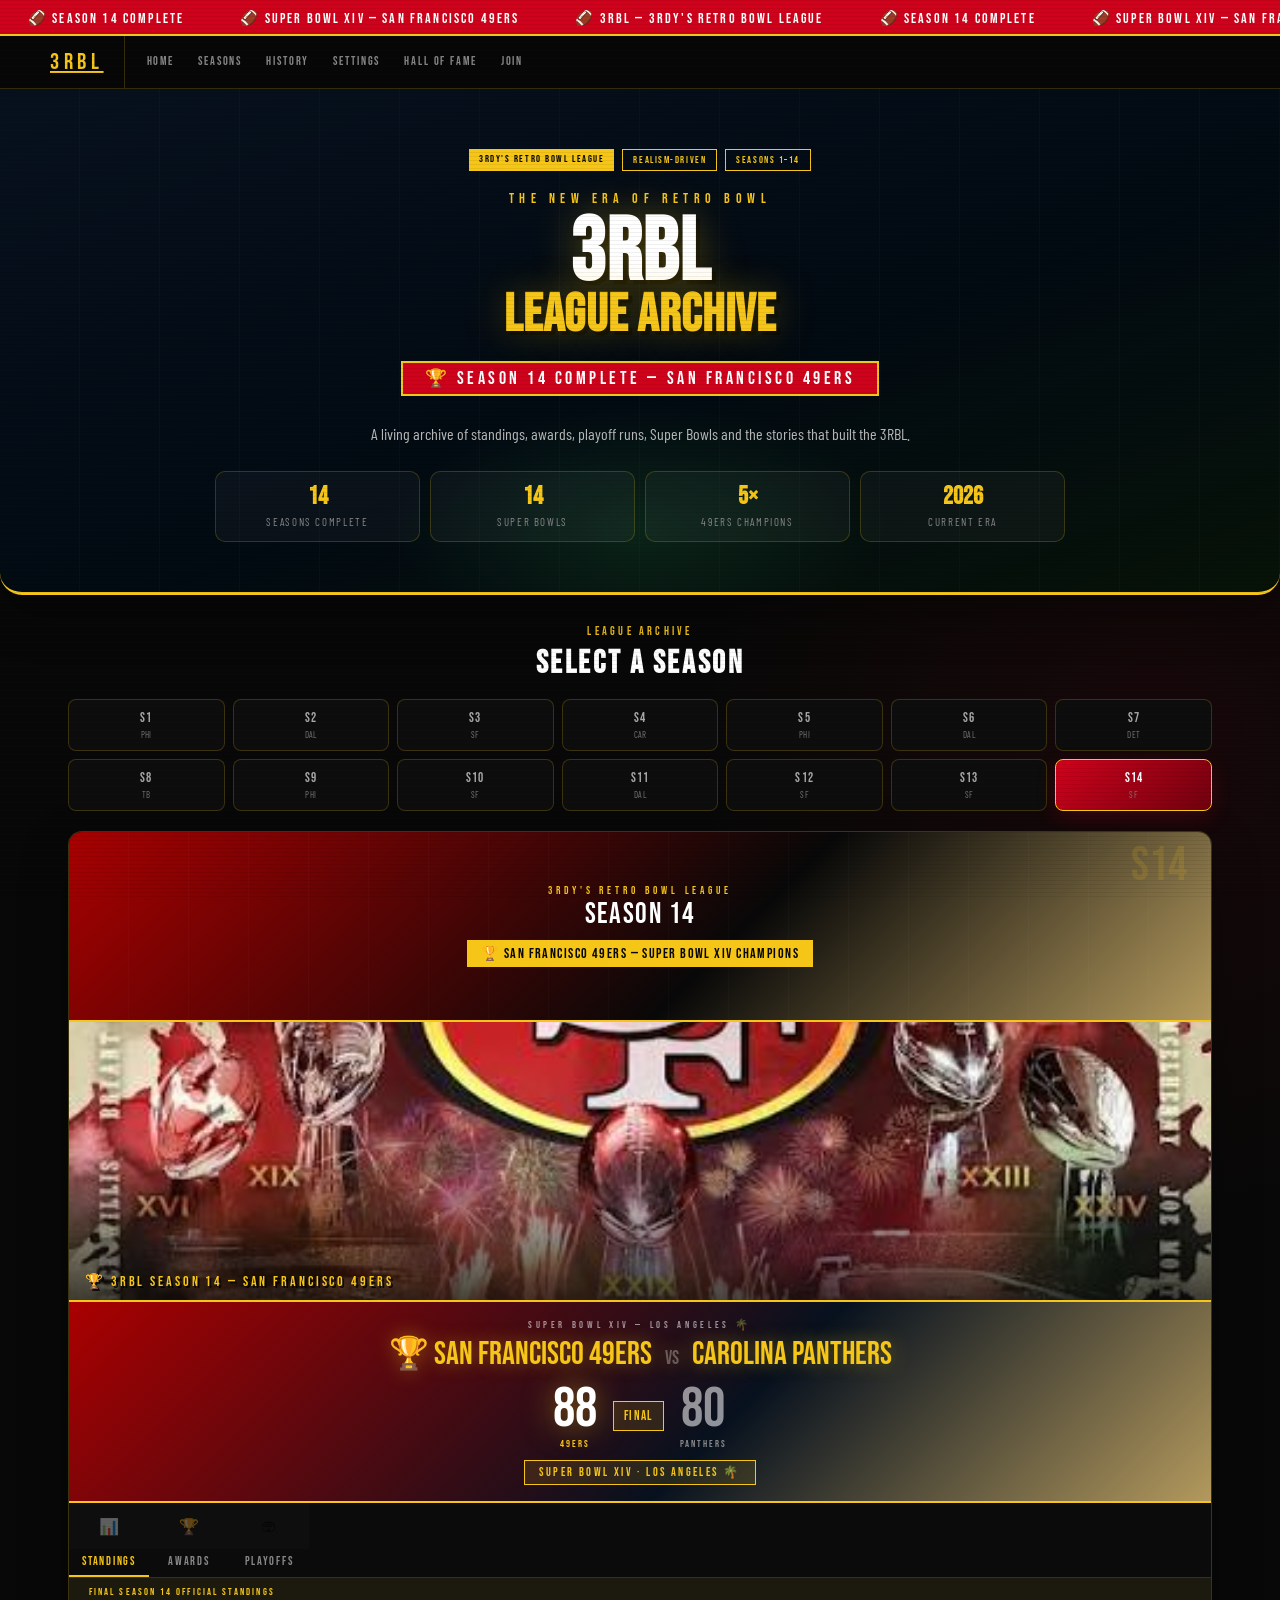
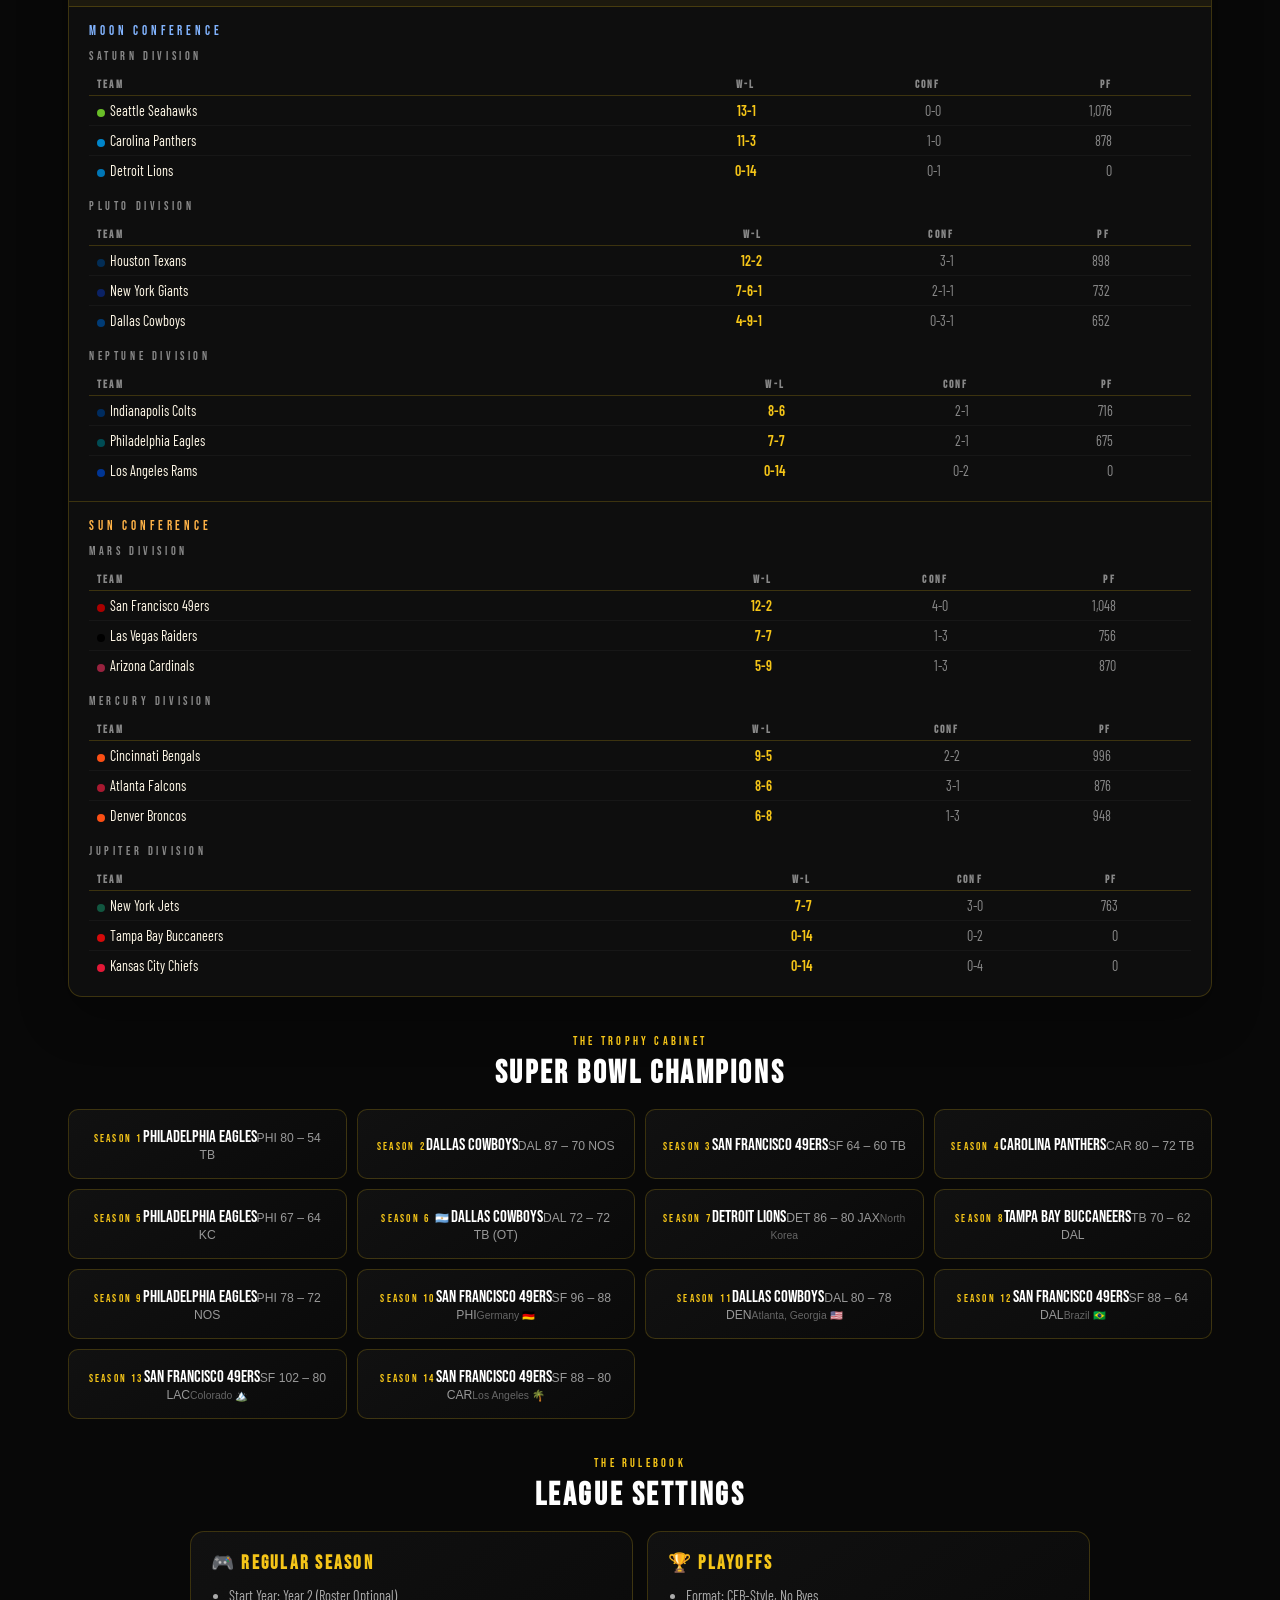
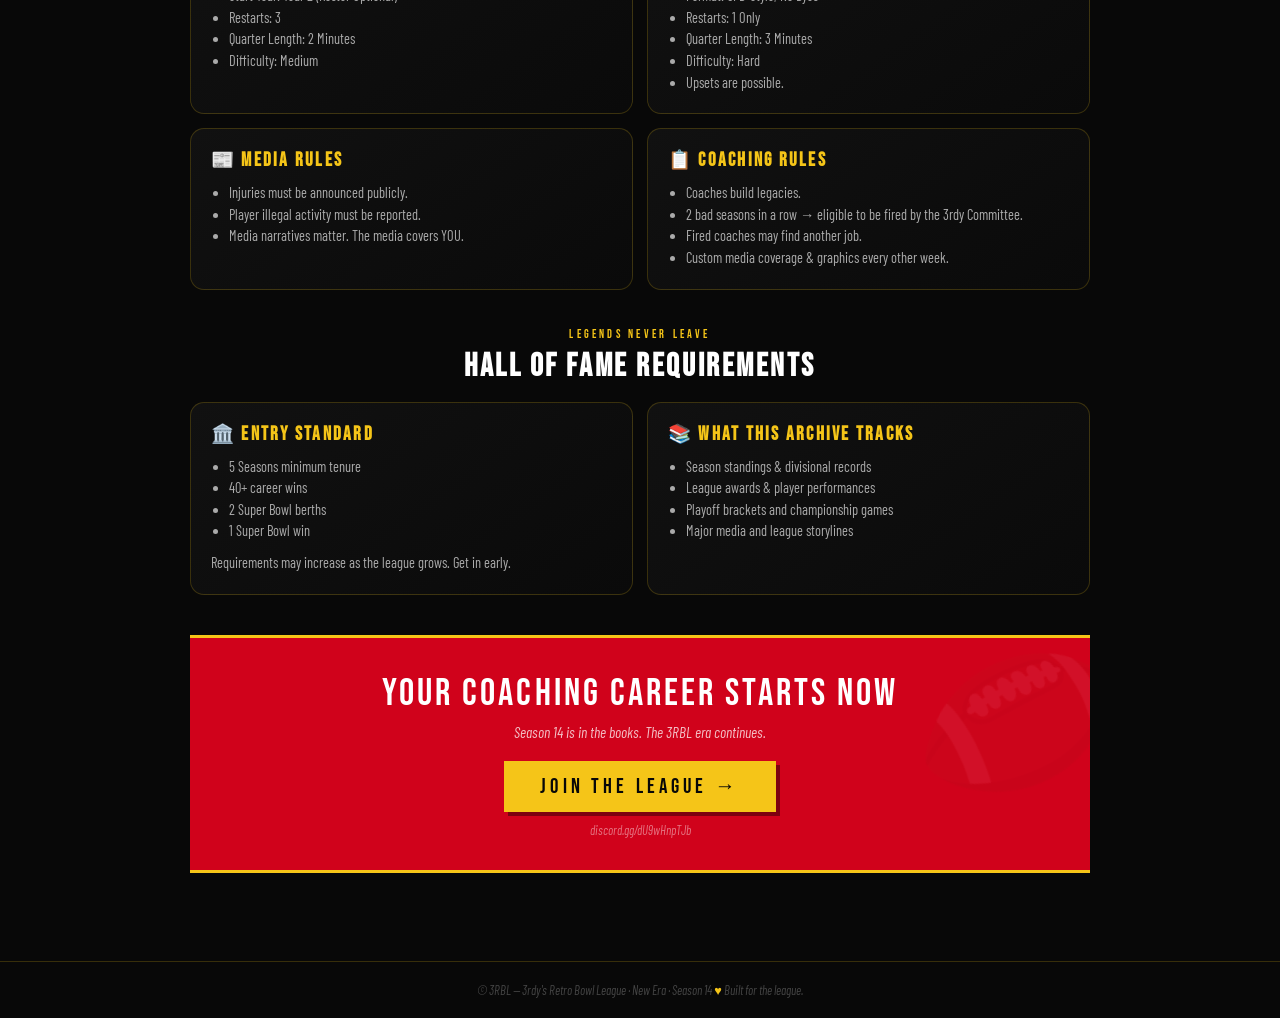
==== index.html @ 959c0422 "Add files via upload" ====
<!DOCTYPE html>
<html lang="en">
<head>
<meta charset="UTF-8">
<meta name="viewport" content="width=device-width, initial-scale=1.0">
<meta name="theme-color" content="#080808">
<meta name="description" content="3RBL, 3rdy's Retro Bowl League. Seasons 1–14, standings, awards, playoffs and Super Bowl history.">
<meta property="og:title" content="3RBL — 3rdy's Retro Bowl League">
<meta property="og:description" content="Media-heavy, realism-driven Retro Bowl league. Season 14 complete.">
<meta property="og:type" content="website">
<title>3RBL — 3rdy's Retro Bowl League</title>
<link rel="preconnect" href="https://fonts.googleapis.com">
<link rel="preconnect" href="https://fonts.gstatic.com" crossorigin>
<link href="https://fonts.googleapis.com/css2?family=Bebas+Neue&family=Barlow+Condensed:ital,wght@0,300;0,400;0,600;0,700;1,300;1,400;1,600&display=swap" rel="stylesheet">
<link rel="stylesheet" href="css/styles.css">
</head>
<body>
<div class="ticker"><div class="ticker-inner"><span>SEASON 14 COMPLETE</span><span>SUPER BOWL XIV — SAN FRANCISCO 49ERS</span><span>3RBL — 3RDY'S RETRO BOWL LEAGUE</span><span>SEASON 14 COMPLETE</span><span>SUPER BOWL XIV — SAN FRANCISCO 49ERS</span><span>3RBL — 3RDY'S RETRO BOWL LEAGUE</span></div></div>
<nav>
  <div class="nav-shell">
    <a class="nav-brand" href="#home">3RBL</a>
    <div class="nav-links">
      <a href="#home">HOME</a>
      <a href="#seasons">SEASONS</a>
      <a href="#history">HISTORY</a>
      <a href="#settings">SETTINGS</a>
      <a href="#hof">HALL OF FAME</a>
      <a href="#join">JOIN</a>
    </div>
  </div>
</nav>

<section id="home" class="hero">
  <div class="hero-inner">
    <div class="hero-badges"><span class="badge">3RDY'S RETRO BOWL LEAGUE</span><span class="badge outline">REALISM-DRIVEN</span><span class="badge outline">SEASONS 1–14</span></div>
    <div class="hero-eyebrow">THE NEW ERA OF RETRO BOWL</div>
    <h1 class="hero-title">3RBL <em>LEAGUE ARCHIVE</em></h1>
    <div class="hero-season-badge">🏆 SEASON 14 COMPLETE — SAN FRANCISCO 49ERS</div>
    <p class="hero-sub">A living archive of standings, awards, playoff runs, Super Bowls and the stories that built the 3RBL.</p>
    <div class="quick-stats">
      <div class="quick-stat"><b>14</b><span>Seasons Complete</span></div>
      <div class="quick-stat"><b>14</b><span>Super Bowls</span></div>
      <div class="quick-stat"><b>5×</b><span>49ers Champions</span></div>
      <div class="quick-stat"><b>2026</b><span>Current Era</span></div>
    </div>
  </div>
</section>

<main>
  <section id="seasons" class="section-wrap">
    <div class="section-kicker">LEAGUE ARCHIVE</div>
    <h2 class="section-heading">SELECT A SEASON</h2>
    <div class="season-picker"><button class="season-pick" data-season="1" onclick="loadSeason(1)">S1<span class="pick-champ">PHI</span></button><button class="season-pick" data-season="2" onclick="loadSeason(2)">S2<span class="pick-champ">DAL</span></button><button class="season-pick" data-season="3" onclick="loadSeason(3)">S3<span class="pick-champ">SF</span></button><button class="season-pick" data-season="4" onclick="loadSeason(4)">S4<span class="pick-champ">CAR</span></button><button class="season-pick" data-season="5" onclick="loadSeason(5)">S5<span class="pick-champ">PHI</span></button><button class="season-pick" data-season="6" onclick="loadSeason(6)">S6<span class="pick-champ">DAL</span></button><button class="season-pick" data-season="7" onclick="loadSeason(7)">S7<span class="pick-champ">DET</span></button><button class="season-pick" data-season="8" onclick="loadSeason(8)">S8<span class="pick-champ">TB</span></button><button class="season-pick" data-season="9" onclick="loadSeason(9)">S9<span class="pick-champ">PHI</span></button><button class="season-pick" data-season="10" onclick="loadSeason(10)">S10<span class="pick-champ">SF</span></button><button class="season-pick" data-season="11" onclick="loadSeason(11)">S11<span class="pick-champ">DAL</span></button><button class="season-pick" data-season="12" onclick="loadSeason(12)">S12<span class="pick-champ">SF</span></button><button class="season-pick" data-season="13" onclick="loadSeason(13)">S13<span class="pick-champ">SF</span></button><button class="season-pick active" data-season="14" onclick="loadSeason(14)">S14<span class="pick-champ">SF</span></button></div>
    <div id="season-stage" class="season-stage"><div class="season-loading">LOADING SEASON 14…</div></div>
  </section>

  <section id="history" class="section-wrap" style="margin-top:38px">
    <div class="section-kicker">THE TROPHY CABINET</div>
    <h2 class="section-heading">SUPER BOWL CHAMPIONS</h2>
    <div class="history-grid"><button class="history-card" onclick="loadSeason(1)"><span class="yr">SEASON 1</span><span class="winner">Philadelphia Eagles</span><span class="score">PHI 80 – 54 TB</span></button><button class="history-card" onclick="loadSeason(2)"><span class="yr">SEASON 2</span><span class="winner">Dallas Cowboys</span><span class="score">DAL 87 – 70 NOS</span></button><button class="history-card" onclick="loadSeason(3)"><span class="yr">SEASON 3</span><span class="winner">San Francisco 49ers</span><span class="score">SF 64 – 60 TB</span></button><button class="history-card" onclick="loadSeason(4)"><span class="yr">SEASON 4</span><span class="winner">Carolina Panthers</span><span class="score">CAR 80 – 72 TB</span></button><button class="history-card" onclick="loadSeason(5)"><span class="yr">SEASON 5</span><span class="winner">Philadelphia Eagles</span><span class="score">PHI 67 – 64 KC</span></button><button class="history-card" onclick="loadSeason(6)"><span class="yr">SEASON 6 🇦🇷</span><span class="winner">Dallas Cowboys</span><span class="score">DAL 72 – 72 TB (OT)</span></button><button class="history-card" onclick="loadSeason(7)"><span class="yr">SEASON 7</span><span class="winner">Detroit Lions</span><span class="score">DET 86 – 80 JAX</span><span class="venue">North Korea</span></button><button class="history-card" onclick="loadSeason(8)"><span class="yr">SEASON 8</span><span class="winner">Tampa Bay Buccaneers</span><span class="score">TB 70 – 62 DAL</span></button><button class="history-card" onclick="loadSeason(9)"><span class="yr">SEASON 9</span><span class="winner">Philadelphia Eagles</span><span class="score">PHI 78 – 72 NOS</span></button><button class="history-card" onclick="loadSeason(10)"><span class="yr">SEASON 10</span><span class="winner">San Francisco 49ers</span><span class="score">SF 96 – 88 PHI</span><span class="venue">Germany 🇩🇪</span></button><button class="history-card" onclick="loadSeason(11)"><span class="yr">SEASON 11</span><span class="winner">Dallas Cowboys</span><span class="score">DAL 80 – 78 DEN</span><span class="venue">Atlanta, Georgia 🇺🇸</span></button><button class="history-card" onclick="loadSeason(12)"><span class="yr">SEASON 12</span><span class="winner">San Francisco 49ers</span><span class="score">SF 88 – 64 DAL</span><span class="venue">Brazil 🇧🇷</span></button><button class="history-card" onclick="loadSeason(13)"><span class="yr">SEASON 13</span><span class="winner">San Francisco 49ers</span><span class="score">SF 102 – 80 LAC</span><span class="venue">Colorado 🏔️</span></button><button class="history-card" onclick="loadSeason(14)"><span class="yr">SEASON 14</span><span class="winner">San Francisco 49ers</span><span class="score">SF 88 – 80 CAR</span><span class="venue">Los Angeles 🌴</span></button></div>
  </section>

  <section id="settings" class="section-wrap" style="margin-top:38px">
    <div class="section-kicker">THE RULEBOOK</div>
    <h2 class="section-heading">LEAGUE SETTINGS</h2>
    <div class="info-grid">
      <article class="info-card"><h3>🎮 REGULAR SEASON</h3><ul><li>Start Year: Year 2 (Roster Optional)</li><li>Restarts: 3</li><li>Quarter Length: 2 Minutes</li><li>Difficulty: Medium</li></ul></article>
      <article class="info-card"><h3>🏆 PLAYOFFS</h3><ul><li>Format: CFB-Style, No Byes</li><li>Restarts: 1 Only</li><li>Quarter Length: 3 Minutes</li><li>Difficulty: Hard</li><li>Upsets are possible.</li></ul></article>
      <article class="info-card"><h3>📰 MEDIA RULES</h3><ul><li>Injuries must be announced publicly.</li><li>Player illegal activity must be reported.</li><li>Media narratives matter. The media covers YOU.</li></ul></article>
      <article class="info-card"><h3>📋 COACHING RULES</h3><ul><li>Coaches build legacies.</li><li>2 bad seasons in a row → eligible to be fired by the 3rdy Committee.</li><li>Fired coaches may find another job.</li><li>Custom media coverage & graphics every other week.</li></ul></article>
    </div>
  </section>

  <section id="hof" class="section-wrap" style="margin-top:38px">
    <div class="section-kicker">LEGENDS NEVER LEAVE</div>
    <h2 class="section-heading">HALL OF FAME REQUIREMENTS</h2>
    <div class="info-grid">
      <article class="info-card"><h3>🏛️ ENTRY STANDARD</h3><ul><li>5 Seasons minimum tenure</li><li>40+ career wins</li><li>2 Super Bowl berths</li><li>1 Super Bowl win</li></ul><p style="margin-top:10px">Requirements may increase as the league grows. Get in early.</p></article>
      <article class="info-card"><h3>📚 WHAT THIS ARCHIVE TRACKS</h3><ul><li>Season standings & divisional records</li><li>League awards & player performances</li><li>Playoff brackets and championship games</li><li>Major media and league storylines</li></ul></article>
    </div>
  </section>

  <section id="join" class="cta-wrap">
    <div class="cta-block">
      <div class="cta-h">YOUR COACHING CAREER STARTS NOW</div>
      <div class="cta-sub">Season 14 is in the books. The 3RBL era continues.</div>
      <a class="cta-btn" href="https://discord.gg/dU9wHnpTJb" target="_blank" rel="noopener">JOIN THE LEAGUE →</a>
      <span class="cta-discord">discord.gg/dU9wHnpTJb</span>
    </div>
  </section>
</main>

<footer>© 3RBL — 3rdy's Retro Bowl League · New Era · Season 14 <span style="color:var(--gold)">♥</span> Built for the league.</footer>
<script src="js/app.js"></script>
</body>
</html>
---- css/styles.css ----
*,*::before,*::after{box-sizing:border-box;margin:0;padding:0}
:root{
  --gold:#F5C518;--gold2:#FFD700;--red:#D0021B;--red2:#FF1A30;
  --dark:#080808;--navy:#07111E;--panel:#0E0E0E;--panel2:#141414;
  --grass:#1A6B34;--grass2:#22904A;
  --cream:#FFF8E7;--dim:#888;--dimmer:#444;--border:rgba(245,197,24,0.2);
}
html{scroll-behavior:smooth}
body{background:var(--dark);color:var(--cream);font-family:'Barlow Condensed',sans-serif;overflow-x:hidden}
body::after{content:'';position:fixed;inset:0;background:repeating-linear-gradient(0deg,transparent,transparent 3px,rgba(0,0,0,0.06) 3px,rgba(0,0,0,0.06) 4px);pointer-events:none;z-index:9999}
.ticker{background:var(--red);border-bottom:2px solid var(--gold);overflow:hidden;padding:7px 0;position:sticky;top:0;z-index:100}
.ticker-inner{display:inline-flex;white-space:nowrap;animation:tick 28s linear infinite}
.ticker-inner span{font-family:'Bebas Neue',sans-serif;font-size:.9rem;letter-spacing:.15em;color:#fff;padding:0 28px}
.ticker-inner span::before{content:'🏈 '}
@keyframes tick{0%{transform:translateX(0)}100%{transform:translateX(-50%)}}
nav{background:rgba(8,8,8,.97);border-bottom:1px solid var(--border);padding:0 20px;display:flex;align-items:center;position:sticky;top:35px;z-index:99;backdrop-filter:blur(8px)}
.nav-brand{font-family:'Bebas Neue',sans-serif;font-size:1.3rem;letter-spacing:.2em;color:var(--gold);padding:12px 20px 12px 0;border-right:1px solid var(--border);margin-right:10px;white-space:nowrap}
.nav-links{display:flex;overflow-x:auto;scrollbar-width:none}
.nav-links::-webkit-scrollbar{display:none}
.nav-links a{font-family:'Bebas Neue',sans-serif;font-size:.85rem;letter-spacing:.15em;color:var(--dim);padding:13px 16px;text-decoration:none;border-bottom:2px solid transparent;white-space:nowrap;transition:color .2s,border-color .2s}
.nav-links a:hover,.nav-links a.active{color:var(--gold);border-bottom-color:var(--gold)}
.hero{background:linear-gradient(160deg,var(--navy) 0%,#020A12 55%,#071208 100%);padding:60px 20px 50px;text-align:center;position:relative;overflow:hidden;border-bottom:3px solid var(--gold)}
.hero::before{content:'';position:absolute;inset:0;background:repeating-linear-gradient(90deg,transparent 0,transparent 79px,rgba(255,255,255,.02) 79px,rgba(255,255,255,.02) 80px);pointer-events:none}
.hero::after{content:'';position:absolute;bottom:-60px;left:50%;transform:translateX(-50%);width:500px;height:250px;background:radial-gradient(ellipse,rgba(30,107,52,.25) 0%,transparent 70%);pointer-events:none}
.hero-badges{display:flex;justify-content:center;flex-wrap:wrap;gap:8px;margin-bottom:20px;position:relative;z-index:2}
.badge{background:var(--gold);color:var(--dark);font-family:'Bebas Neue',sans-serif;font-size:.65rem;letter-spacing:.15em;padding:4px 10px}
.badge.outline{background:transparent;color:var(--gold);border:1px solid var(--gold)}
.hero-eyebrow{font-family:'Bebas Neue',sans-serif;font-size:.85rem;letter-spacing:.4em;color:var(--gold);position:relative;z-index:2;margin-bottom:8px}
.hero-title{font-family:'Bebas Neue',sans-serif;font-size:clamp(3rem,12vw,5.5rem);line-height:.88;color:#fff;text-shadow:0 0 40px rgba(245,197,24,.35),4px 4px 0 rgba(0,0,0,.6);position:relative;z-index:2;margin-bottom:8px}
.hero-title em{color:var(--gold);font-style:normal;display:block;font-size:.6em}
.hero-season-badge{display:inline-block;background:var(--red);border:2px solid var(--gold);font-family:'Bebas Neue',sans-serif;font-size:1.1rem;letter-spacing:.2em;color:#fff;padding:5px 22px;margin:14px 0;position:relative;z-index:2;animation:pulse-b 2.5s ease-in-out infinite}
@keyframes pulse-b{0%,100%{box-shadow:0 0 0 0 rgba(245,197,24,.5)}50%{box-shadow:0 0 0 8px rgba(245,197,24,0)}}
.sb-banner{background:linear-gradient(135deg,var(--grass) 0%,var(--grass2) 100%);border:2px solid var(--gold2);padding:16px 24px;margin:0 auto 16px;max-width:600px;position:relative;z-index:2;animation:glow-g 3s ease-in-out infinite}
@keyframes glow-g{0%,100%{box-shadow:0 0 0 rgba(34,144,74,0)}50%{box-shadow:0 0 20px rgba(34,144,74,.4)}}
.sb-banner .sb-label{font-family:'Bebas Neue',sans-serif;font-size:.7rem;letter-spacing:.3em;color:rgba(255,255,255,.7);display:block;margin-bottom:4px}
.sb-banner .sb-main{font-family:'Bebas Neue',sans-serif;font-size:clamp(1.2rem,4vw,1.8rem);color:#fff;text-shadow:2px 2px 0 rgba(0,0,0,.5)}
.sb-banner .sb-sub{font-size:.85rem;font-style:italic;color:rgba(255,255,255,.8);margin-top:4px}
.hero-vibe{font-size:1rem;font-style:italic;color:var(--dim);position:relative;z-index:2}
.slots-bar{background:var(--gold);color:var(--dark);text-align:center;padding:12px;font-family:'Bebas Neue',sans-serif;font-size:1.25rem;letter-spacing:.15em;animation:flicker 6s ease-in-out infinite}
@keyframes flicker{0%,96%,100%{opacity:1}97%{opacity:.6}98%{opacity:1}99%{opacity:.4}}
.section-title{font-family:'Bebas Neue',sans-serif;font-size:2rem;letter-spacing:.2em;color:var(--gold);border-bottom:2px solid var(--border);padding-bottom:10px;margin-bottom:24px;display:flex;align-items:center;gap:12px}
.section-title span{font-size:.8rem;color:var(--dim);font-family:'Barlow Condensed',sans-serif;font-style:italic;font-weight:400}
.card{background:var(--panel);border:1px solid var(--border);border-left:4px solid var(--gold);padding:20px;margin-bottom:12px}
.card.red-left{border-left-color:var(--red)}.card.grass-left{border-left-color:var(--grass2)}
.card-title{font-family:'Bebas Neue',sans-serif;font-size:1.1rem;letter-spacing:.2em;color:var(--gold);margin-bottom:12px;padding-bottom:8px;border-bottom:1px solid var(--border)}
.card-title.red{color:var(--red2)}
.season-card{background:var(--panel);border:1px solid var(--border);margin-bottom:32px;overflow:hidden}
.season-header{background:linear-gradient(135deg,var(--navy) 0%,#030D1A 100%);border-bottom:2px solid var(--gold);padding:20px 24px;position:relative;overflow:hidden}
.season-header::before{content:'';position:absolute;inset:0;background:repeating-linear-gradient(90deg,transparent 0,transparent 59px,rgba(255,255,255,.02) 59px,rgba(255,255,255,.02) 60px)}
.season-num{font-family:'Bebas Neue',sans-serif;font-size:3rem;color:rgba(245,197,24,.15);position:absolute;right:24px;top:10px;line-height:1;pointer-events:none}
.season-eyebrow{font-family:'Bebas Neue',sans-serif;font-size:.7rem;letter-spacing:.35em;color:var(--gold);margin-bottom:4px}
.season-title{font-family:'Bebas Neue',sans-serif;font-size:1.8rem;color:#fff;letter-spacing:.05em;line-height:1}
.season-champ{display:inline-flex;align-items:center;background:var(--gold);color:var(--dark);font-family:'Bebas Neue',sans-serif;font-size:.9rem;letter-spacing:.1em;padding:5px 14px;margin-top:10px}

/* ── BANNER IMAGE ZONE ── */
.season-img-wrap{position:relative;width:100%;height:200px;overflow:hidden;border-bottom:2px solid var(--gold);background:rgba(7,17,30,.6)}
.s-hero-img{width:100%;height:100%;object-fit:cover;display:block;transition:transform .4s}
.season-img-wrap:hover .s-hero-img{transform:scale(1.03)}
.season-img-overlay{position:absolute;inset:0;background:linear-gradient(to top,rgba(8,8,8,.75) 0%,transparent 55%);pointer-events:none}
.season-img-caption{position:absolute;bottom:10px;left:16px;font-family:'Bebas Neue',sans-serif;font-size:.68rem;letter-spacing:.2em;color:rgba(255,255,255,.4);pointer-events:none}
.season-img-placeholder{width:100%;height:100%;display:flex;flex-direction:column;align-items:center;justify-content:center;gap:8px;cursor:pointer;transition:background .2s;border:2px dashed rgba(245,197,24,.12)}
.season-img-placeholder:hover{background:rgba(245,197,24,.04)}
.season-img-placeholder .ph-icon{font-size:2.2rem;opacity:.25}
.season-img-placeholder .ph-text{font-family:'Bebas Neue',sans-serif;font-size:.68rem;letter-spacing:.2em;color:var(--dimmer)}
.season-img-edit{position:absolute;top:10px;right:10px;background:rgba(0,0,0,.8);border:1px solid var(--gold);color:var(--gold);font-family:'Bebas Neue',sans-serif;font-size:.6rem;letter-spacing:.12em;padding:5px 10px;cursor:pointer;opacity:0;transition:opacity .2s;z-index:5}
.season-img-wrap:hover .season-img-edit{opacity:1}

/* ── TABS WITH THUMBNAIL STRIP ── */
.tab-row{display:flex;border-bottom:1px solid var(--border);overflow-x:auto;scrollbar-width:none;background:rgba(0,0,0,.25)}
.tab-row::-webkit-scrollbar{display:none}
.tab-btn{display:flex;flex-direction:column;align-items:center;padding:0;background:none;border:none;border-bottom:2px solid transparent;cursor:pointer;transition:border-color .2s;flex-shrink:0;min-width:80px;overflow:hidden}
.tab-btn.active,.tab-btn:hover{border-bottom-color:var(--gold)}
.tab-thumb{width:100%;height:46px;object-fit:cover;display:block;opacity:.5;filter:grayscale(50%);transition:opacity .2s,filter .2s}
.tab-btn.active .tab-thumb,.tab-btn:hover .tab-thumb{opacity:1;filter:none}
.tab-thumb-ph{width:100%;height:46px;background:var(--panel2);display:flex;align-items:center;justify-content:center;font-size:1rem;opacity:.35}
.tab-label{font-family:'Bebas Neue',sans-serif;font-size:.72rem;letter-spacing:.15em;color:var(--dim);padding:6px 12px 7px;transition:color .2s;white-space:nowrap}
.tab-btn.active .tab-label,.tab-btn:hover .tab-label{color:var(--gold)}
.tab-add-btn{margin-left:auto;min-width:58px}
.tab-content{display:none}.tab-content.active{display:block}

/* ── IMAGE MODAL ── */
.img-modal{display:none;position:fixed;inset:0;background:rgba(0,0,0,.88);z-index:2000;align-items:center;justify-content:center;backdrop-filter:blur(6px)}
.img-modal.open{display:flex}
.img-modal-box{background:var(--panel);border:2px solid var(--gold);padding:24px;max-width:440px;width:92%;position:relative}
.img-modal-title{font-family:'Bebas Neue',sans-serif;font-size:.95rem;letter-spacing:.18em;color:var(--gold);margin-bottom:16px}
.img-modal-close{position:absolute;top:10px;right:14px;background:none;border:none;color:var(--dim);font-size:1.4rem;cursor:pointer;line-height:1;transition:color .2s}
.img-modal-close:hover{color:#fff}
.img-input-lbl{font-family:'Bebas Neue',sans-serif;font-size:.6rem;letter-spacing:.2em;color:var(--dim);display:block;margin-bottom:5px}
.img-url-input{width:100%;background:var(--panel2);border:1px solid var(--border);color:var(--cream);font-family:'Barlow Condensed',sans-serif;font-size:.9rem;padding:9px 12px;outline:none;transition:border-color .2s;margin-bottom:10px}
.img-url-input:focus{border-color:var(--gold)}
.img-url-input::placeholder{color:var(--dimmer);font-style:italic}
.img-or{text-align:center;color:var(--dimmer);font-family:'Bebas Neue',sans-serif;font-size:.7rem;letter-spacing:.2em;margin:6px 0}
.img-file-lbl{display:block;background:rgba(245,197,24,.07);border:1px dashed rgba(245,197,24,.25);color:var(--cream);font-family:'Bebas Neue',sans-serif;font-size:.7rem;letter-spacing:.15em;padding:10px 16px;cursor:pointer;transition:background .2s;text-align:center}
.img-file-lbl:hover{background:rgba(245,197,24,.14)}
.img-file-input{display:none}
.img-preview{width:100%;height:88px;object-fit:cover;margin-top:10px;border:1px solid var(--border);display:none}
.img-preview.show{display:block}
.img-modal-btns{display:flex;gap:8px;margin-top:14px}
.img-apply{flex:1;background:var(--gold);color:var(--dark);font-family:'Bebas Neue',sans-serif;font-size:.85rem;letter-spacing:.15em;border:none;padding:11px;cursor:pointer}
.img-apply:hover{opacity:.85}
.img-clear{background:var(--panel2);color:var(--dim);font-family:'Bebas Neue',sans-serif;font-size:.85rem;letter-spacing:.12em;border:1px solid var(--border);padding:11px 16px;cursor:pointer}
.img-clear:hover{color:#fff}
.img-which-row{display:flex;gap:6px;margin-bottom:12px;flex-wrap:wrap}
.img-which-btn{background:var(--panel2);border:1px solid var(--border);color:var(--dim);font-family:'Bebas Neue',sans-serif;font-size:.65rem;letter-spacing:.1em;padding:5px 10px;cursor:pointer;transition:all .2s}
.img-which-btn.sel{background:rgba(245,197,24,.15);border-color:var(--gold);color:var(--gold)}

/* STANDINGS */
.conf-block{padding:16px 20px;border-bottom:1px solid var(--border)}.conf-block:last-child{border-bottom:none}
.conf-label{font-family:'Bebas Neue',sans-serif;font-size:.8rem;letter-spacing:.3em;margin-bottom:10px;display:flex;align-items:center;gap:8px}
.conf-label.moon{color:#82B4FF}.conf-label.sun{color:#FFB347}
table.standings{width:100%;border-collapse:collapse;font-size:.88rem}
table.standings th{font-family:'Bebas Neue',sans-serif;font-size:.7rem;letter-spacing:.2em;color:var(--dim);padding:4px 8px;text-align:left;border-bottom:1px solid var(--border)}
table.standings th:not(:first-child){text-align:right}
table.standings td{padding:6px 8px;border-bottom:1px solid rgba(255,255,255,.04)}
table.standings tr:last-child td{border-bottom:none}
table.standings td:not(:first-child){text-align:right;color:var(--dim)}
table.standings td.record{color:var(--gold);font-weight:600}
.tdot{width:8px;height:8px;border-radius:50%;display:inline-block;margin-right:5px;vertical-align:middle;flex-shrink:0}
.awards-grid{display:grid;grid-template-columns:1fr 1fr;gap:10px;padding:16px 20px}
@media(max-width:480px){.awards-grid,.allpro-grid{grid-template-columns:1fr}}
.award-item{background:var(--panel2);border:1px solid var(--border);padding:12px 14px}
.award-label{font-family:'Bebas Neue',sans-serif;font-size:.65rem;letter-spacing:.2em;color:var(--gold);display:block;margin-bottom:4px}
.award-name{font-size:.9rem;font-weight:600;color:#fff;line-height:1.2}
.award-stat{font-size:.78rem;font-style:italic;color:var(--dim);margin-top:3px;line-height:1.3}
.award-item.full{grid-column:1/-1}
.allpro-grid{display:grid;grid-template-columns:1fr 1fr;gap:8px;padding:16px 20px}
.allpro-item{background:var(--panel2);border:1px solid rgba(255,255,255,.06);padding:10px 12px;display:flex;align-items:center;gap:10px}
.allpro-pos{font-family:'Bebas Neue',sans-serif;font-size:.65rem;letter-spacing:.2em;color:var(--gold);width:36px;flex-shrink:0}
.allpro-name{font-size:.88rem;font-weight:600;color:#fff;line-height:1.2}
.allpro-team{font-size:.75rem;font-style:italic;color:var(--dim)}
.playoff-block{padding:16px 20px;border-top:1px solid var(--border)}
.playoff-title{font-family:'Bebas Neue',sans-serif;font-size:.75rem;letter-spacing:.3em;color:var(--dim);margin-bottom:10px}
.game-row{display:flex;align-items:center;gap:8px;margin-bottom:6px;font-size:.88rem;flex-wrap:wrap}
.game-seed{font-family:'Bebas Neue',sans-serif;font-size:.7rem;color:var(--dim);width:20px;flex-shrink:0}
.game-team{font-weight:600;color:var(--cream)}
.game-score{font-family:'Bebas Neue',sans-serif;font-size:1rem;color:var(--gold);padding:0 6px}
.game-score.win{color:#4CAF50}.game-row .sep{color:var(--dimmer)}
.final-game{background:linear-gradient(135deg,rgba(245,197,24,.08) 0%,transparent 100%);border:1px solid var(--gold);padding:10px 14px;margin-bottom:6px}
.final-game .game-team{color:var(--gold)}
.settings-grid{display:grid;grid-template-columns:1fr 1fr;gap:10px}
@media(max-width:480px){.settings-grid{grid-template-columns:1fr}}
.stat-box{background:var(--panel2);border:1px solid rgba(255,255,255,.06);padding:12px 14px}
.stat-box .slabel{font-family:'Bebas Neue',sans-serif;font-size:.6rem;letter-spacing:.2em;color:var(--gold);display:block;margin-bottom:3px}
.stat-box .sval{font-size:.95rem;font-weight:600;color:#fff}
.hof-section{background:linear-gradient(135deg,rgba(245,197,24,.06) 0%,transparent 100%);border:2px solid var(--gold);padding:24px;margin-top:32px;text-align:center}
.hof-title{font-family:'Bebas Neue',sans-serif;font-size:1.8rem;letter-spacing:.25em;color:var(--gold2);text-shadow:0 0 20px rgba(245,197,24,.4);margin-bottom:16px}
.hof-grid{display:grid;grid-template-columns:repeat(2,1fr);gap:8px;margin-bottom:12px}
.hof-req{background:rgba(245,197,24,.07);border:1px solid rgba(245,197,24,.25);padding:10px;font-family:'Bebas Neue',sans-serif;font-size:.9rem;letter-spacing:.1em;color:var(--cream)}
.hof-req small{display:block;font-family:'Barlow Condensed',sans-serif;font-size:.7rem;color:var(--dim);letter-spacing:.05em;font-style:italic;font-weight:400;margin-top:2px}
.rule-list{list-style:none}
.rule-list li{padding:8px 0;border-bottom:1px solid rgba(255,255,255,.05);font-size:.9rem;display:flex;gap:10px;align-items:flex-start;line-height:1.4}
.rule-list li:last-child{border-bottom:none}
.rule-list li .ico{flex-shrink:0;margin-top:1px}
.rule-list li strong{color:var(--gold)}.hl{color:#FF5555;font-weight:700}
.cta-block{background:var(--red);border-top:3px solid var(--gold);border-bottom:3px solid var(--gold);padding:32px 20px;text-align:center;position:relative;overflow:hidden;margin-top:40px}
.cta-block::before{content:'🏈';position:absolute;font-size:9rem;opacity:.06;top:-10px;right:-20px;transform:rotate(20deg);pointer-events:none}
.cta-h{font-family:'Bebas Neue',sans-serif;font-size:clamp(1.6rem,5vw,2.4rem);letter-spacing:.08em;color:#fff;margin-bottom:6px}
.cta-sub{font-size:.95rem;font-style:italic;color:rgba(255,255,255,.75);margin-bottom:20px}
.cta-btn{display:inline-block;background:var(--gold);color:var(--dark);font-family:'Bebas Neue',sans-serif;font-size:1.3rem;letter-spacing:.2em;padding:13px 36px;text-decoration:none;box-shadow:4px 4px 0 rgba(0,0,0,.4);transition:transform .12s,box-shadow .12s}
.cta-btn:hover{transform:translate(-2px,-2px);box-shadow:6px 6px 0 rgba(0,0,0,.5)}
.cta-discord{display:block;margin-top:10px;font-size:.8rem;color:rgba(255,255,255,.45);font-style:italic}
footer{text-align:center;padding:20px;border-top:1px solid var(--border);font-size:.8rem;font-style:italic;color:var(--dimmer)}
.record-badge{font-family:'Bebas Neue',sans-serif;font-size:.75rem;background:var(--gold);color:var(--dark);padding:1px 6px;margin-left:6px}
.record-badge.champ{background:var(--red);color:#fff}
.afk-row td{opacity:.4;font-style:italic}
.dal{background:#003B75}.phi{background:#004C54}.nos{background:#8B7D5B}.tb{background:#D50A0A}
.kc{background:#E31837}.car{background:#0085CA}.lac{background:#002A5E}.ne{background:#002244}
.lar{background:#003594}.det{background:#0076B6}.den{background:#FB4F14}.arz{background:#97233F}
.nyg{background:#0B2265}.nyj{background:#125740}.sf{background:#AA0000}.cin{background:#FB4F14}
.hou{background:#03202F}.atl{background:#A71930}.ten{background:#4B92DB}.jax{background:#006778}
.chi{background:#0B162A}.pit{background:#FFB612}

.roll-year{font-family:'Bebas Neue',sans-serif;font-size:.65rem;letter-spacing:.2em;color:var(--dim)}
.roll-team{font-family:'Bebas Neue',sans-serif;font-size:1rem;color:var(--gold);margin:4px 0}
.roll-score{font-size:.75rem;color:var(--dim)}


/* =========================================================
   3RBL RESTRUCTURED SITE OVERRIDES
   Content lives in /seasons and championship images live in
   /assets/images. Keep this layer for site-wide presentation.
   ========================================================= */
:root{
  --max:1180px;
  --radius:14px;
  --shadow:0 18px 50px rgba(0,0,0,.32);
}
body{background:
  radial-gradient(circle at 15% 0%,rgba(245,197,24,.06),transparent 28rem),
  radial-gradient(circle at 90% 18%,rgba(208,2,27,.08),transparent 30rem),
  var(--dark);
}
main{max-width:var(--max);margin:0 auto;padding:0 18px 60px}
.nav-shell{width:100%;max-width:var(--max);margin:0 auto;display:flex;align-items:center}
nav{padding:0 18px}
.nav-brand{font-size:1.45rem}
.nav-links a{font-size:.78rem;padding-inline:12px}
.nav-links a.season-link{color:#aaa}
.hero{border-radius:0 0 22px 22px;box-shadow:var(--shadow);margin-bottom:24px}
.hero-inner{max-width:900px;margin:0 auto;position:relative;z-index:2}
.hero-copy{max-width:760px;margin:0 auto}
.hero-title{letter-spacing:.01em}
.hero-sub{font-size:1rem;color:#b9b9b9;max-width:640px;margin:12px auto 0;line-height:1.45}
.quick-stats{display:grid;grid-template-columns:repeat(4,1fr);gap:10px;max-width:850px;margin:26px auto 0;position:relative;z-index:2}
.quick-stat{background:rgba(255,255,255,.035);border:1px solid var(--border);padding:13px 10px;border-radius:10px}
.quick-stat b{display:block;font-family:'Bebas Neue',sans-serif;font-size:1.55rem;color:var(--gold);line-height:1}
.quick-stat span{display:block;font-size:.68rem;letter-spacing:.15em;color:#888;margin-top:5px;text-transform:uppercase}
.section-wrap{max-width:var(--max);margin:0 auto}
.section-kicker{font-family:'Bebas Neue',sans-serif;color:var(--gold);letter-spacing:.28em;font-size:.72rem;text-align:center;margin:30px 0 6px}
.section-heading{text-align:center;font-family:'Bebas Neue',sans-serif;font-size:2rem;letter-spacing:.08em;color:#fff;margin-bottom:16px}
.season-picker{display:grid;grid-template-columns:repeat(7,1fr);gap:8px;margin:0 auto 20px}
.season-pick{appearance:none;border:1px solid var(--border);background:#0d0d0d;color:#aaa;padding:10px 6px;font-family:'Bebas Neue',sans-serif;letter-spacing:.08em;cursor:pointer;border-radius:8px;transition:.18s ease}
.season-pick:hover{color:#fff;border-color:rgba(245,197,24,.55);transform:translateY(-1px)}
.season-pick.active{background:linear-gradient(135deg,var(--red),#70000e);border-color:var(--gold);color:#fff;box-shadow:0 7px 20px rgba(208,2,27,.18)}
.season-pick .pick-champ{display:block;font-family:'Barlow Condensed',sans-serif;font-size:.55rem;color:#777;margin-top:3px;letter-spacing:.03em;white-space:nowrap;overflow:hidden;text-overflow:ellipsis}
.season-stage{min-height:260px}
.season-loading{border:1px dashed var(--border);border-radius:var(--radius);padding:60px 20px;text-align:center;color:#777;font-family:'Bebas Neue',sans-serif;letter-spacing:.2em}
.season-view{max-width:none!important;margin:0!important;padding:0!important}
.season-card{box-shadow:var(--shadow);border-radius:var(--radius);overflow:hidden}
.season-header{min-height:190px;display:flex;flex-direction:column;justify-content:center;align-items:center;text-align:center;padding:28px 18px!important}
.season-img-wrap{height:280px!important}
.s-hero-img{width:100%;height:100%;object-fit:cover;display:block}
.tab-content{animation:fadeIn .2s ease}
@keyframes fadeIn{from{opacity:.3;transform:translateY(3px)}to{opacity:1;transform:none}}
.history-grid{display:grid;grid-template-columns:repeat(4,1fr);gap:10px}
.history-card{background:linear-gradient(145deg,#111,#0a0a0a);border:1px solid var(--border);padding:16px;border-radius:10px;cursor:pointer;transition:.18s ease}
.history-card:hover{transform:translateY(-2px);border-color:rgba(245,197,24,.55)}
.history-card .yr{font-family:'Bebas Neue',sans-serif;color:var(--gold);font-size:.7rem;letter-spacing:.2em}
.history-card .winner{font-family:'Bebas Neue',sans-serif;color:#fff;font-size:1.08rem;margin:5px 0}
.history-card .score{font-size:.76rem;color:#999}
.history-card .venue{font-size:.65rem;color:#666;margin-top:5px}
.info-grid{display:grid;grid-template-columns:1fr 1fr;gap:14px;max-width:900px;margin:0 auto}
.info-card{background:linear-gradient(145deg,#111,#0a0a0a);border:1px solid var(--border);border-radius:var(--radius);padding:20px}
.info-card h3{font-family:'Bebas Neue',sans-serif;color:var(--gold);letter-spacing:.12em;margin-bottom:10px}
.info-card p,.info-card li{color:#aaa;line-height:1.5;font-size:.9rem}
.info-card ul{padding-left:18px}
.cta-wrap{max-width:900px;margin:28px auto 0}
footer{margin-top:28px!important}
@media(max-width:850px){
  .quick-stats{grid-template-columns:repeat(2,1fr)}
  .season-picker{grid-template-columns:repeat(5,1fr)}
  .history-grid{grid-template-columns:repeat(2,1fr)}
}
@media(max-width:560px){
  main{padding-inline:10px}
  nav{padding-inline:8px}
  .nav-brand{font-size:1.15rem;padding-right:10px}
  .nav-links a{padding-inline:9px;font-size:.7rem}
  .hero{padding:42px 14px 34px}
  .hero-title{font-size:clamp(2.8rem,18vw,4.3rem)}
  .season-picker{grid-template-columns:repeat(4,1fr)}
  .history-grid,.info-grid{grid-template-columns:1fr}
  .season-img-wrap{height:220px!important}
}
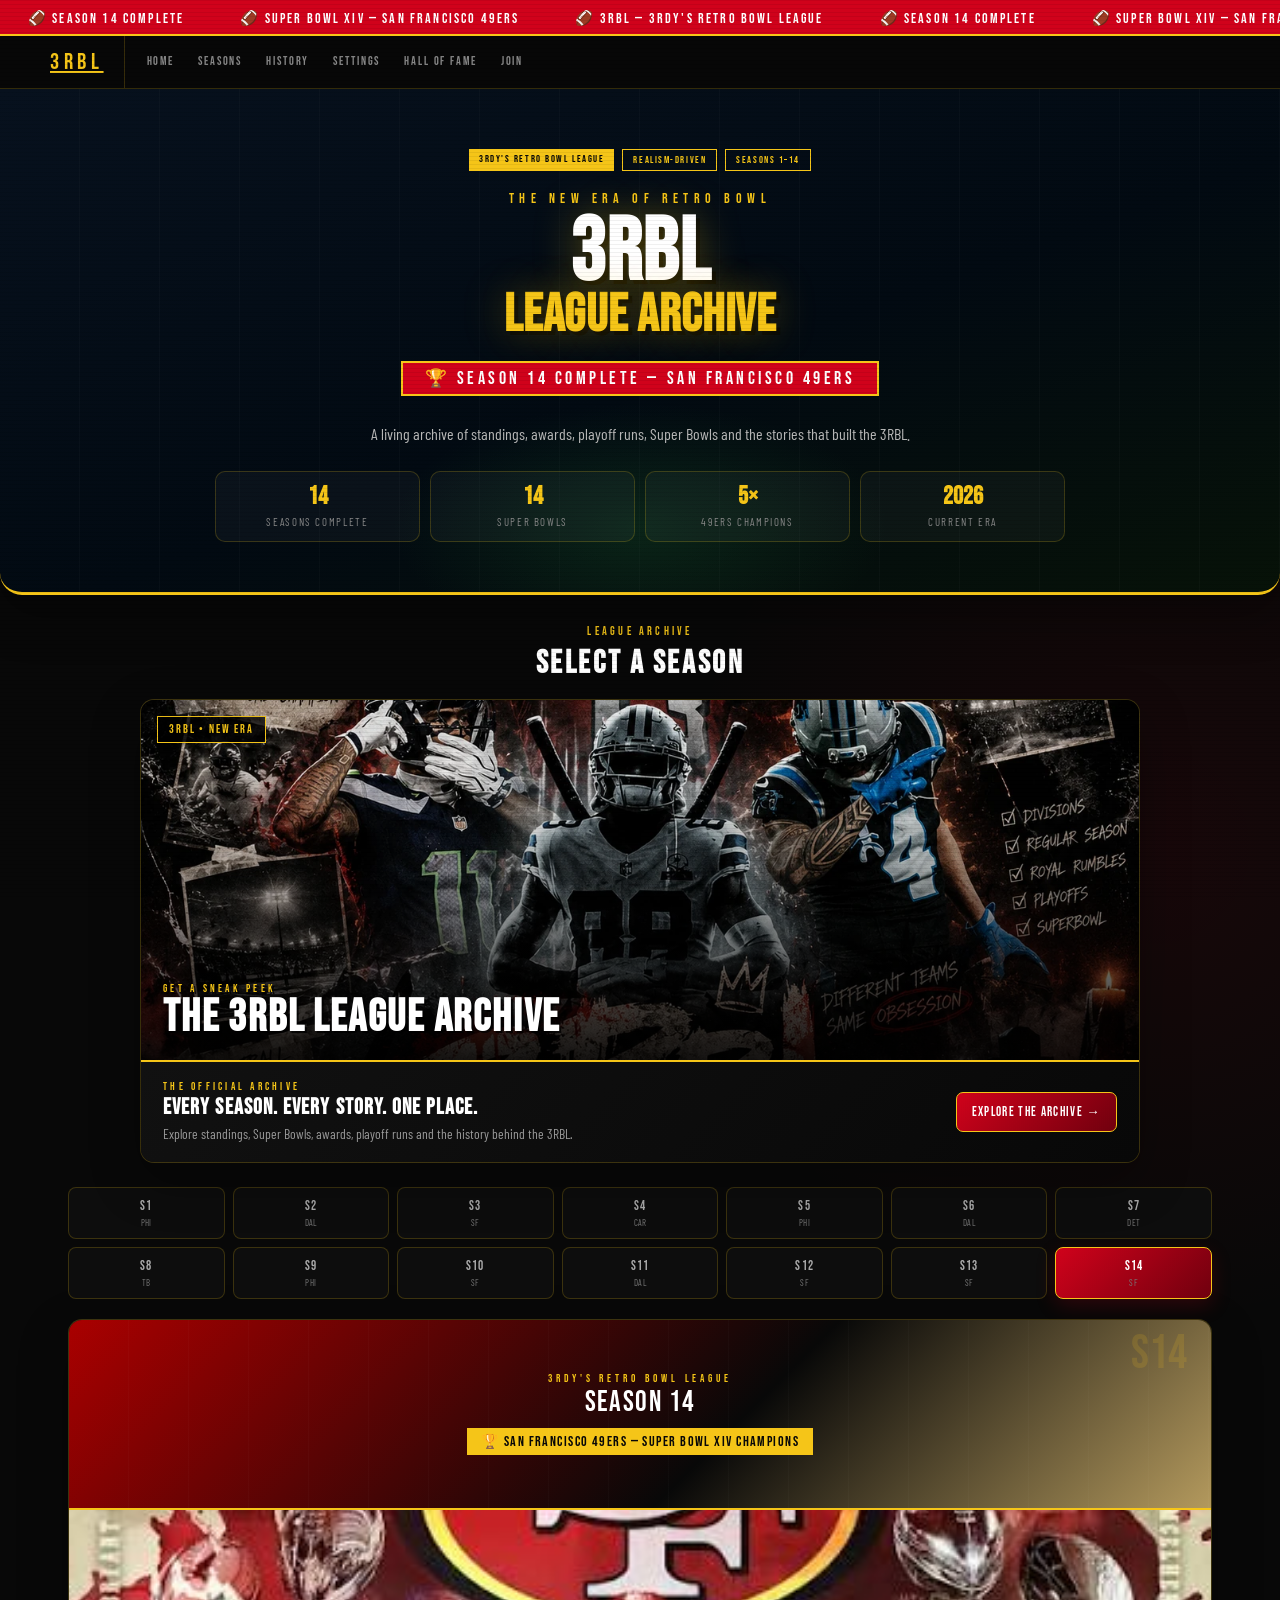
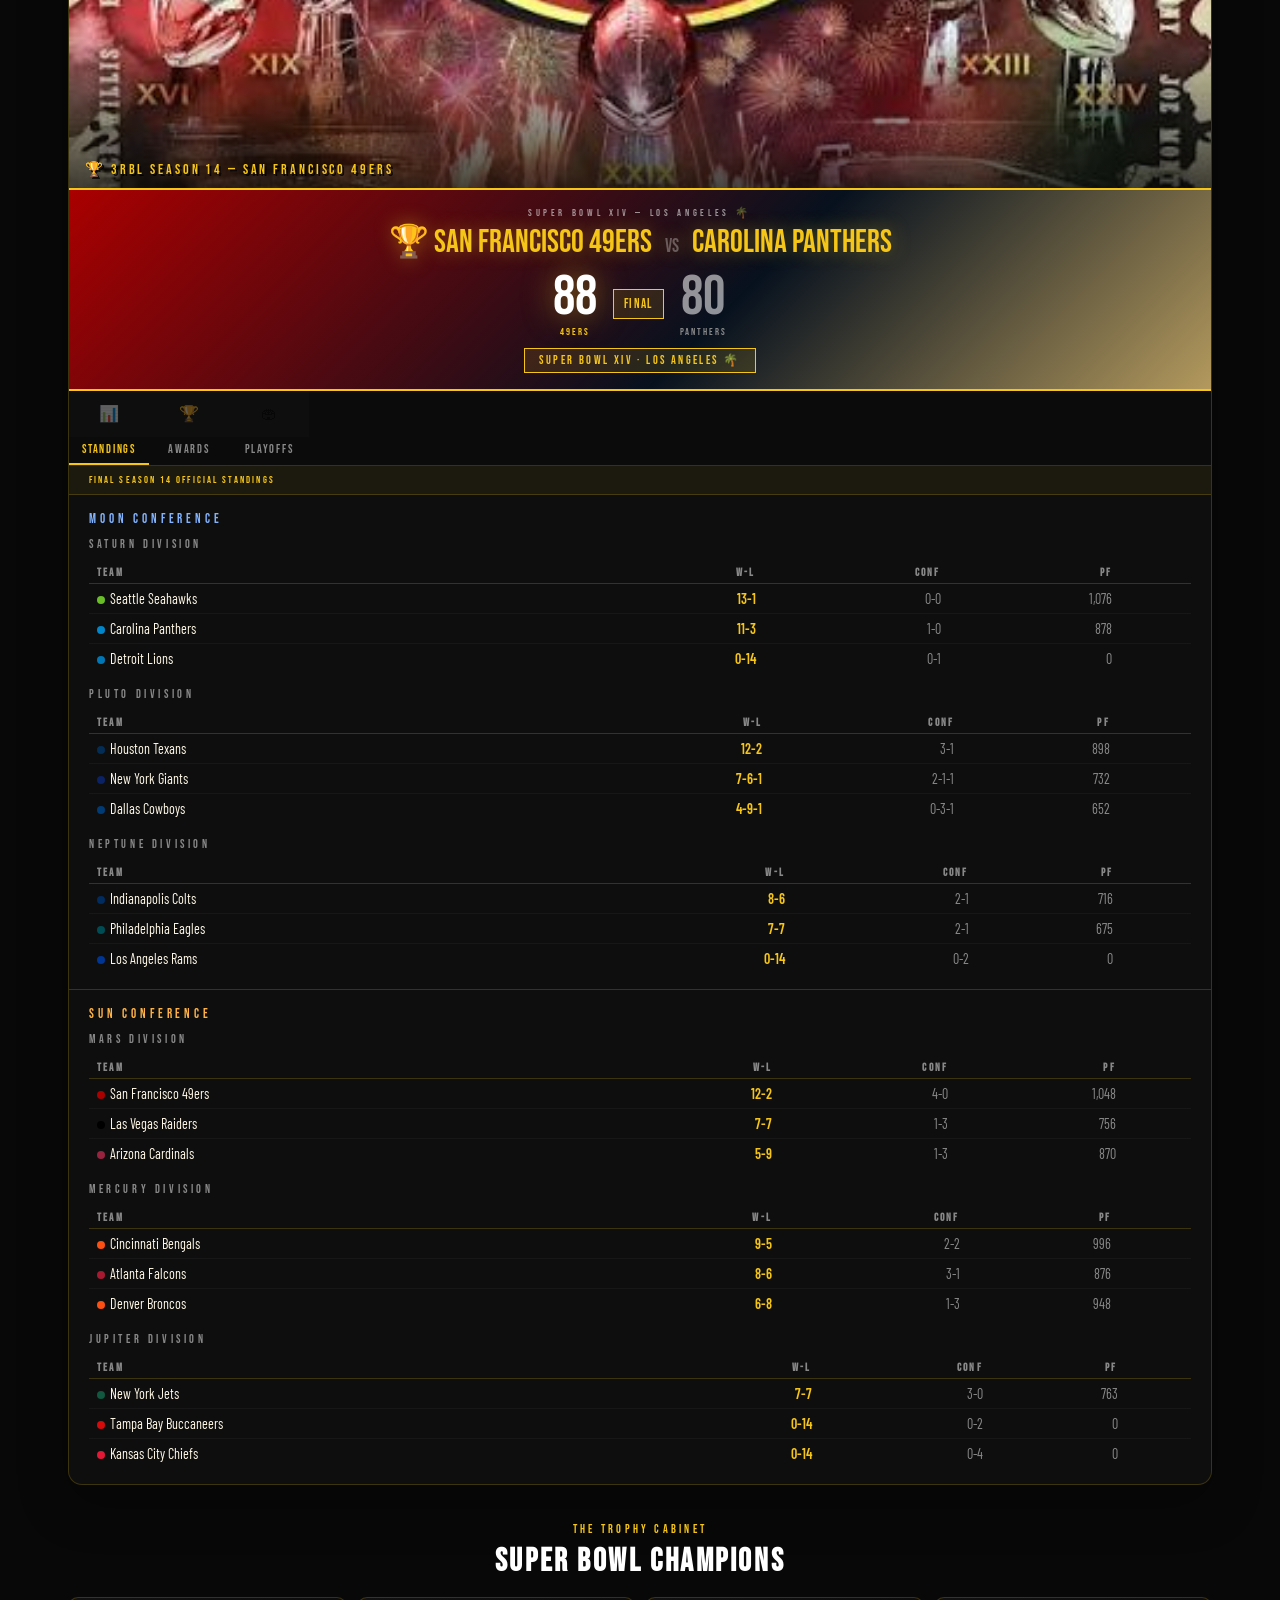
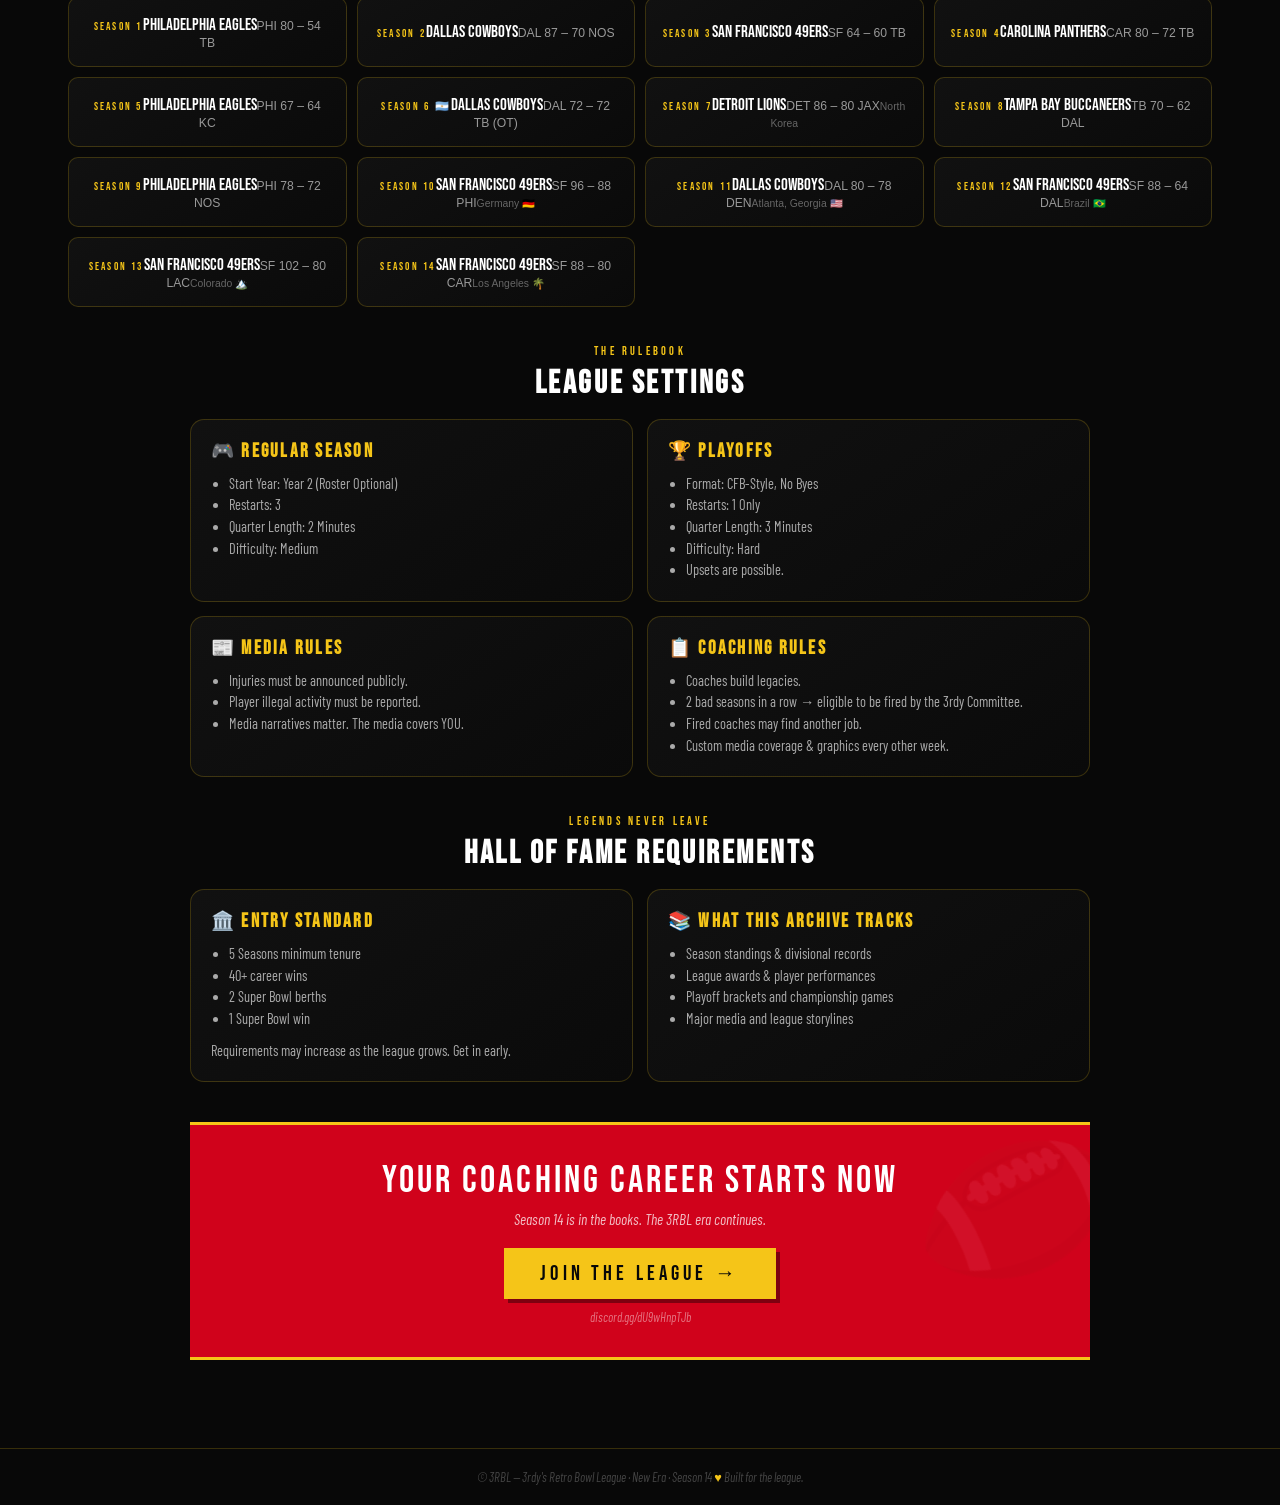
==== commit 473622dc: "Add files via upload" ====
--- a/index.html
+++ b/index.html
@@ -6,8 +6,18 @@
 <meta name="theme-color" content="#080808">
 <meta name="description" content="3RBL, 3rdy's Retro Bowl League. Seasons 1–14, standings, awards, playoffs and Super Bowl history.">
 <meta property="og:title" content="3RBL — 3rdy's Retro Bowl League">
-<meta property="og:description" content="Media-heavy, realism-driven Retro Bowl league. Season 14 complete.">
+<meta property="og:description" content="Explore the official 3RBL league archive, Super Bowls, seasons, standings, awards and the New Era.">
 <meta property="og:type" content="website">
+<meta property="og:url" content="https://3rdgearprod.github.io/3RBL-NEW-ERA/">
+<meta property="og:image" content="https://3rdgearprod.github.io/3RBL-NEW-ERA/assets/images/3rbl-discord-preview.jpg">
+<meta property="og:image:width" content="1200">
+<meta property="og:image:height" content="630">
+<meta property="og:image:type" content="image/jpeg">
+<meta property="og:image:alt" content="3RBL New Era Halloween Retro Bowl League graphic">
+<meta name="twitter:card" content="summary_large_image">
+<meta name="twitter:title" content="3RBL — 3rdy's Retro Bowl League">
+<meta name="twitter:description" content="The official 3RBL league archive. Seasons, Super Bowls, standings, awards and more.">
+<meta name="twitter:image" content="https://3rdgearprod.github.io/3RBL-NEW-ERA/assets/images/3rbl-discord-preview.jpg">
 <title>3RBL — 3rdy's Retro Bowl League</title>
 <link rel="preconnect" href="https://fonts.googleapis.com">
 <link rel="preconnect" href="https://fonts.gstatic.com" crossorigin>
@@ -50,6 +60,25 @@
   <section id="seasons" class="section-wrap">
     <div class="section-kicker">LEAGUE ARCHIVE</div>
     <h2 class="section-heading">SELECT A SEASON</h2>
+    <div class="website-preview">
+      <div class="website-preview-media">
+        <img src="assets/images/3rbl-website-preview.webp" alt="3RBL Retro Bowl League website preview" loading="eager" decoding="async">
+        <div class="website-preview-shade"></div>
+        <div class="website-preview-badge">3RBL • NEW ERA</div>
+        <div class="website-preview-caption">
+          <span>GET A SNEAK PEEK</span>
+          <strong>THE 3RBL LEAGUE ARCHIVE</strong>
+        </div>
+      </div>
+      <div class="website-preview-copy">
+        <div>
+          <div class="preview-kicker">THE OFFICIAL ARCHIVE</div>
+          <h3>EVERY SEASON. EVERY STORY. ONE PLACE.</h3>
+          <p>Explore standings, Super Bowls, awards, playoff runs and the history behind the 3RBL.</p>
+        </div>
+        <button class="preview-btn" onclick="document.getElementById('seasons').scrollIntoView({behavior:'smooth'})">EXPLORE THE ARCHIVE →</button>
+      </div>
+    </div>
     <div class="season-picker"><button class="season-pick" data-season="1" onclick="loadSeason(1)">S1<span class="pick-champ">PHI</span></button><button class="season-pick" data-season="2" onclick="loadSeason(2)">S2<span class="pick-champ">DAL</span></button><button class="season-pick" data-season="3" onclick="loadSeason(3)">S3<span class="pick-champ">SF</span></button><button class="season-pick" data-season="4" onclick="loadSeason(4)">S4<span class="pick-champ">CAR</span></button><button class="season-pick" data-season="5" onclick="loadSeason(5)">S5<span class="pick-champ">PHI</span></button><button class="season-pick" data-season="6" onclick="loadSeason(6)">S6<span class="pick-champ">DAL</span></button><button class="season-pick" data-season="7" onclick="loadSeason(7)">S7<span class="pick-champ">DET</span></button><button class="season-pick" data-season="8" onclick="loadSeason(8)">S8<span class="pick-champ">TB</span></button><button class="season-pick" data-season="9" onclick="loadSeason(9)">S9<span class="pick-champ">PHI</span></button><button class="season-pick" data-season="10" onclick="loadSeason(10)">S10<span class="pick-champ">SF</span></button><button class="season-pick" data-season="11" onclick="loadSeason(11)">S11<span class="pick-champ">DAL</span></button><button class="season-pick" data-season="12" onclick="loadSeason(12)">S12<span class="pick-champ">SF</span></button><button class="season-pick" data-season="13" onclick="loadSeason(13)">S13<span class="pick-champ">SF</span></button><button class="season-pick active" data-season="14" onclick="loadSeason(14)">S14<span class="pick-champ">SF</span></button></div>
     <div id="season-stage" class="season-stage"><div class="season-loading">LOADING SEASON 14…</div></div>
   </section>
--- a/css/styles.css
+++ b/css/styles.css
@@ -253,3 +253,20 @@
   .history-grid,.info-grid{grid-template-columns:1fr}
   .season-img-wrap{height:220px!important}
 }
+
+/* 3RBL website sneak-peek */
+.website-preview{max-width:1000px;margin:0 auto 24px;background:linear-gradient(145deg,#101010,#080808);border:1px solid var(--border);border-radius:var(--radius);overflow:hidden;box-shadow:var(--shadow);position:relative}
+.website-preview-media{height:360px;position:relative;overflow:hidden;background:#050505}
+.website-preview-media img{width:100%;height:100%;object-fit:cover;object-position:center center;display:block;transition:transform .5s ease}
+.website-preview:hover .website-preview-media img{transform:scale(1.025)}
+.website-preview-shade{position:absolute;inset:0;background:linear-gradient(180deg,rgba(0,0,0,.05) 20%,rgba(0,0,0,.22) 45%,rgba(0,0,0,.9) 100%);pointer-events:none}
+.website-preview-badge{position:absolute;top:16px;left:16px;background:rgba(0,0,0,.78);border:1px solid var(--gold);color:var(--gold);padding:6px 11px;font-family:'Bebas Neue',sans-serif;font-size:.72rem;letter-spacing:.16em}
+.website-preview-caption{position:absolute;left:22px;bottom:20px;display:flex;flex-direction:column;gap:2px;text-shadow:2px 2px 0 rgba(0,0,0,.75)}
+.website-preview-caption span,.preview-kicker{font-family:'Bebas Neue',sans-serif;font-size:.68rem;letter-spacing:.3em;color:var(--gold)}
+.website-preview-caption strong{font-family:'Bebas Neue',sans-serif;font-size:clamp(1.7rem,4vw,2.8rem);letter-spacing:.04em;color:#fff;line-height:.95}
+.website-preview-copy{display:flex;align-items:center;justify-content:space-between;gap:20px;padding:18px 22px;border-top:2px solid var(--gold);background:linear-gradient(135deg,#111,#080808)}
+.website-preview-copy h3{font-family:'Bebas Neue',sans-serif;font-size:1.35rem;color:#fff;letter-spacing:.05em;margin:2px 0 4px}
+.website-preview-copy p{color:#999;font-size:.85rem;margin:0;max-width:650px;line-height:1.45}
+.preview-btn{flex:0 0 auto;appearance:none;border:1px solid var(--gold);background:linear-gradient(135deg,var(--red),#70000e);color:#fff;border-radius:7px;padding:11px 15px;font-family:'Bebas Neue',sans-serif;letter-spacing:.1em;cursor:pointer;transition:.18s ease}
+.preview-btn:hover{transform:translateY(-1px);box-shadow:0 8px 20px rgba(208,2,27,.2)}
+@media(max-width:700px){.website-preview-media{height:280px}.website-preview-copy{flex-direction:column;align-items:stretch}.preview-btn{width:100%}}
